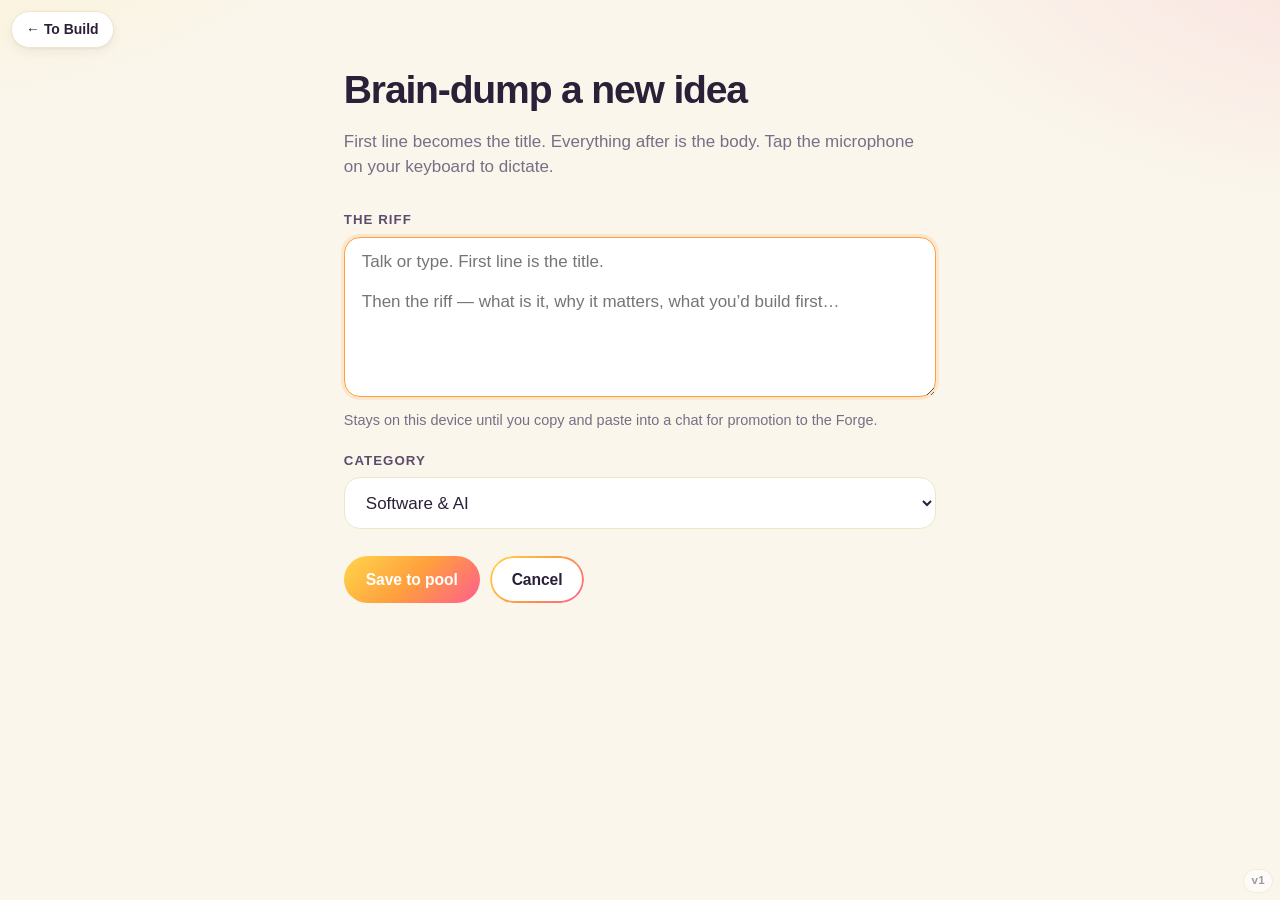
==== add.html @ 6b17cfba "Initial commit: To Build — ideas pool PWA Personal launcher for the pool of project ideas captured i" ====
<!DOCTYPE html>
<html lang="en">
<head>
  <meta charset="UTF-8">
  <meta name="viewport" content="width=device-width, initial-scale=1.0, viewport-fit=cover">
  <meta name="theme-color" content="#FAF6EC">
  <title>To Build — Brain-dump</title>
  <link rel="manifest" href="manifest.json">
  <link rel="apple-touch-icon" href="apple-touch-icon.png">
  <link rel="stylesheet" href="assets/style.css">
</head>
<body>

  <main class="form-main">
    <h1>Brain-dump a new idea</h1>
    <p class="lede">First line becomes the title. Everything after is the body. Tap the microphone on your keyboard to dictate.</p>

    <form id="dump-form">
      <div class="field">
        <label for="dump">The riff</label>
        <textarea id="dump" placeholder="Talk or type. First line is the title.&#10;&#10;Then the riff — what is it, why it matters, what you&rsquo;d build first…" autofocus></textarea>
        <div class="hint">Stays on this device until you copy and paste into a chat for promotion to the Forge.</div>
      </div>

      <div class="field">
        <label for="category">Category</label>
        <select id="category">
          <option value="software">Software &amp; AI</option>
          <option value="physical">Physical builds</option>
          <option value="share">Share with community</option>
        </select>
      </div>

      <div class="form-actions">
        <button type="submit" class="btn primary-fill">Save to pool</button>
        <a href="index.html" class="btn">Cancel</a>
      </div>
    </form>
  </main>

  <script src="assets/app.js"></script>
  <script>
    const PALETTE = {
      software: { color: '#4f46e5', colorDeep: '#3730a3', icon: 'build' },
      physical: { color: '#f59e0b', colorDeep: '#b45309', icon: 'build' },
      share:    { color: '#16a34a', colorDeep: '#15803d', icon: 'build' }
    };

    document.getElementById('dump-form').addEventListener('submit', (e) => {
      e.preventDefault();
      const text = document.getElementById('dump').value.trim();
      const category = document.getElementById('category').value;
      if (!text) { TB.toast('Type or dictate something first'); return; }

      const lines = text.split('\n');
      const name = lines[0].trim().replace(/^#+\s*/, '').slice(0, 120);
      const rest = lines.slice(1).join('\n').trim();
      const body = rest || name;
      const firstSentence = (rest || name).split(/(?<=[.!?])\s+/)[0].slice(0, 180);

      const palette = PALETTE[category] || PALETTE.software;
      const idea = {
        id: TB.uid(),
        name,
        hook: firstSentence,
        category,
        status: 'Captured — not yet sized',
        captured: TB.isoToday(),
        color: palette.color,
        colorDeep: palette.colorDeep,
        icon: palette.icon,
        body
      };
      TB.addUserIdea(idea);
      TB.toast('Saved to the pool');
      setTimeout(() => { location.href = 'idea.html?id=' + encodeURIComponent(idea.id); }, 400);
    });
  </script>
</body>
</html>
---- assets/style.css ----
:root {
  --ink: #2A2038;
  --ink-soft: #5C4B6B;
  --ink-mute: #7A6D85;
  --paper: #FAF6EC;
  --paper-warm: #FFF6D9;
  --paper-card: #FFFFFF;
  --paper-surface: #FFFBF0;
  --rule: #F0E5C8;
  --rule-soft: #F6EED4;
  --rule-strong: #E6D6A8;

  --sun: #FFD64A;
  --sun-hot: #FF9F3D;
  --pink: #FF5E8E;
  --sky: #4A9ED4;
  --sky-soft: #6CB4E2;
  --mint: #4CCB9F;

  --sky-deep: #2D6FA8;
  --sun-deep: #C97D2A;
  --leaf: #4CCB9F;
  --leaf-soft: #D5F4E6;
  --rose: #FF5E8E;
  --rose-soft: #FFE0EB;
  --sky-soft-bg: #E0F0FA;
  --sun-soft: #FFF6D9;

  --grad-warm: linear-gradient(135deg, #FFD64A 0%, #FF9F3D 50%, #FF5E8E 100%);
  --grad-sun: linear-gradient(135deg, #FFD64A 0%, #FF9F3D 100%);
  --grad-sky: linear-gradient(135deg, #6CB4E2 0%, #4A9ED4 100%);
  --grad-fresh: linear-gradient(135deg, #FFD64A 0%, #4CCB9F 100%);
  --grad-pink: linear-gradient(135deg, #FF9F3D 0%, #FF5E8E 100%);

  --sans: -apple-system, BlinkMacSystemFont, "SF Pro Display", "Segoe UI", Helvetica, Arial, sans-serif;

  --shadow-sm: 0 1px 2px rgba(40, 30, 20, 0.05), 0 4px 12px rgba(40, 30, 20, 0.06);
  --shadow-md: 0 2px 4px rgba(40, 30, 20, 0.06), 0 10px 28px rgba(40, 30, 20, 0.10);
  --shadow-lg: 0 4px 12px rgba(40, 30, 20, 0.10), 0 24px 60px rgba(40, 30, 20, 0.14);

  --radius-sm: 10px;
  --radius-md: 16px;
  --radius-lg: 22px;
  --radius-pill: 999px;
}

* { box-sizing: border-box; }

html, body {
  margin: 0;
  padding: 0;
  background:
    radial-gradient(900px 500px at -10% -20%, rgba(255, 214, 74, 0.22), transparent 60%),
    radial-gradient(900px 500px at 110% -10%, rgba(255, 94, 142, 0.16), transparent 60%),
    var(--paper);
  background-attachment: fixed;
  color: var(--ink);
  font-family: var(--sans);
  font-size: 17px;
  line-height: 1.5;
  -webkit-font-smoothing: antialiased;
  -moz-osx-font-smoothing: grayscale;
  -webkit-tap-highlight-color: transparent;
}

body { min-height: 100vh; display: flex; flex-direction: column; }

a { color: var(--sun-hot); text-decoration: none; }

h1, h2, h3, h4 {
  font-family: var(--sans);
  color: var(--ink);
  line-height: 1.15;
  letter-spacing: -0.025em;
  margin: 0 0 0.4em;
}
h1 { font-size: clamp(2rem, 5.5vw, 2.6rem); font-weight: 800; letter-spacing: -0.03em; }
h2 { font-size: clamp(1.35rem, 3vw, 1.6rem); font-weight: 800; letter-spacing: -0.025em; margin: 1.8em 0 0.6em; }
h3 { font-size: 1.18rem; font-weight: 700; letter-spacing: -0.02em; margin: 1.4em 0 0.4em; }
h4 { font-size: 0.75rem; margin: 1em 0 0.3em; text-transform: uppercase; letter-spacing: 0.1em; font-weight: 800; color: var(--sun-hot); }

p { margin: 0 0 1em; color: var(--ink-soft); }
strong { color: var(--ink); font-weight: 700; }
em { color: var(--ink-soft); }

/* ---------- Launcher hero ---------- */

.launcher-hero {
  padding: 1.8em 1.2em 0.6em;
  max-width: 1100px;
  margin: 0 auto;
  width: 100%;
}
.hero-wrap {
  display: flex;
  align-items: center;
  justify-content: space-between;
  gap: 1em;
  flex-wrap: wrap;
}
.hero-brand {
  display: flex;
  align-items: center;
  gap: 0.85em;
}
.hero-brand .brand-icon {
  width: 56px;
  height: 56px;
  border-radius: 14px;
  box-shadow: 0 2px 8px rgba(40, 30, 20, 0.12);
  flex-shrink: 0;
}
.hero-brand h1 {
  font-size: clamp(1.7rem, 4.5vw, 2.2rem);
  font-weight: 800;
  letter-spacing: -0.03em;
  margin: 0;
  color: var(--ink);
}
.hero-lede {
  margin: 0.15em 0 0;
  font-size: clamp(0.95rem, 2vw, 1.05rem);
  color: var(--ink-mute);
  line-height: 1.4;
  font-weight: 500;
}
.count-pill {
  flex-shrink: 0;
  padding: 0.5em 1em;
  background: white;
  border-radius: 999px;
  font-size: 0.72em;
  font-weight: 800;
  letter-spacing: 0.08em;
  text-transform: uppercase;
  color: var(--ink-soft);
  position: relative;
}
.count-pill::before {
  content: "";
  position: absolute;
  inset: 0;
  padding: 1.5px;
  border-radius: 999px;
  background: var(--grad-warm);
  -webkit-mask: linear-gradient(#000 0 0) content-box, linear-gradient(#000 0 0);
  -webkit-mask-composite: xor;
  mask-composite: exclude;
  pointer-events: none;
}

/* ---------- Launcher main + actions ---------- */

.launcher-main {
  max-width: 1100px;
  margin: 0 auto;
  padding: 1em 1.4em 4em;
  width: 100%;
}

.action-row {
  display: grid;
  gap: 0.8em;
  grid-template-columns: repeat(2, 1fr);
  margin: 0 0 1.8em;
}

.action-tile {
  position: relative;
  background: white;
  border-radius: var(--radius-lg);
  padding: 1em 1.1em;
  text-decoration: none;
  color: var(--ink);
  display: flex;
  align-items: center;
  gap: 0.85em;
  box-shadow: var(--shadow-sm);
  transition: transform 0.16s ease, box-shadow 0.16s ease;
}
.action-tile::before {
  content: "";
  position: absolute;
  inset: 0;
  padding: 2px;
  border-radius: var(--radius-lg);
  background: linear-gradient(135deg, var(--c) 0%, var(--cd) 100%);
  -webkit-mask: linear-gradient(#000 0 0) content-box, linear-gradient(#000 0 0);
  -webkit-mask-composite: xor;
  mask-composite: exclude;
  pointer-events: none;
  opacity: 0.85;
}
.action-tile:hover { transform: translateY(-2px); box-shadow: var(--shadow-md); }
.action-tile:hover::before { opacity: 1; }
.action-tile:active { transform: scale(0.985); }

.action-icon {
  width: 48px;
  height: 48px;
  border-radius: 14px;
  background: linear-gradient(135deg, var(--c), var(--cd));
  display: flex;
  align-items: center;
  justify-content: center;
  color: white;
  flex-shrink: 0;
  box-shadow: 0 2px 8px rgba(40, 30, 20, 0.14), inset 0 1px 0 rgba(255, 255, 255, 0.3);
}
.action-icon svg { width: 28px; height: 28px; }
.action-body { display: flex; flex-direction: column; gap: 0.1em; min-width: 0; }
.action-name { font-weight: 800; font-size: 1.02em; letter-spacing: -0.02em; color: var(--ink); }
.action-tagline { font-size: 0.82em; color: var(--ink-mute); line-height: 1.3; }

/* ---------- Tile sections ---------- */

.tile-section { margin-bottom: 2em; }
.tile-section-title {
  font-size: clamp(1.4rem, 3.4vw, 1.75rem);
  font-weight: 800;
  letter-spacing: -0.025em;
  margin: 1.6em 0 0.2em;
}
.tile-section-sub {
  margin: 0 0 1.1em;
  color: var(--ink-mute);
  font-size: 0.95em;
  font-weight: 500;
}

.tile-grid {
  display: grid;
  gap: 1em;
  grid-template-columns: repeat(auto-fill, minmax(240px, 1fr));
}

.tile {
  position: relative;
  background: white;
  border-radius: var(--radius-lg);
  padding: 1.3em 1.3em 1.4em;
  text-decoration: none;
  color: var(--ink);
  display: flex;
  flex-direction: column;
  gap: 0.7em;
  box-shadow: 0 1px 2px rgba(40, 30, 20, 0.05), 0 10px 30px rgba(40, 30, 20, 0.08);
  transition: transform 0.16s ease, box-shadow 0.16s ease;
  min-height: 200px;
}
.tile::before {
  content: "";
  position: absolute;
  inset: 0;
  padding: 2px;
  border-radius: var(--radius-lg);
  background: linear-gradient(135deg, var(--c) 0%, var(--cd) 100%);
  -webkit-mask: linear-gradient(#000 0 0) content-box, linear-gradient(#000 0 0);
  -webkit-mask-composite: xor;
  mask-composite: exclude;
  pointer-events: none;
  opacity: 0.85;
}
.tile:hover { transform: translateY(-3px); box-shadow: 0 2px 4px rgba(40, 30, 20, 0.06), 0 20px 44px rgba(40, 30, 20, 0.12); }
.tile:hover::before { opacity: 1; }
.tile:active { transform: scale(0.985); }

.tile-icon-wrap {
  position: relative;
  width: 56px;
  height: 56px;
  border-radius: 16px;
  background: linear-gradient(135deg, var(--c), var(--cd));
  display: flex;
  align-items: center;
  justify-content: center;
  color: white;
  box-shadow: 0 2px 8px rgba(40, 30, 20, 0.14), inset 0 1px 0 rgba(255, 255, 255, 0.3);
  overflow: hidden;
}
.tile-icon-wrap::before {
  content: "";
  position: absolute;
  top: 0; left: 0; right: 0; height: 55%;
  background: linear-gradient(180deg, rgba(255,255,255,0.22) 0%, transparent 100%);
  pointer-events: none;
}
.tile-icon { position: relative; z-index: 2; width: 34px; height: 34px; color: white; }

.tile-body { display: flex; flex-direction: column; gap: 0.25em; flex: 1; margin-top: 0.1em; }
.tile-name {
  font-weight: 800;
  font-size: 1.08em;
  color: var(--ink);
  line-height: 1.2;
  letter-spacing: -0.022em;
}
.tile-tagline {
  font-size: 0.86em;
  color: var(--ink-mute);
  line-height: 1.4;
  font-weight: 500;
}
.tile-status {
  font-size: 0.7em;
  letter-spacing: 0.08em;
  color: var(--cd);
  text-transform: uppercase;
  font-weight: 800;
  margin-top: auto;
}
.tile-badge {
  position: absolute;
  top: 0.85em;
  right: 0.85em;
  z-index: 3;
  background: white;
  color: var(--ink-soft);
  padding: 0.25em 0.7em;
  border-radius: 999px;
  font-size: 0.63em;
  font-weight: 800;
  letter-spacing: 0.1em;
  text-transform: uppercase;
}

/* ---------- Empty state ---------- */

.empty {
  background: white;
  border-radius: var(--radius-lg);
  padding: 1.6em;
  text-align: center;
  color: var(--ink-mute);
  border: 1.5px dashed var(--rule-strong);
}

/* ---------- Detail page ---------- */

body.detail-page {
  background:
    radial-gradient(ellipse 1200px 500px at 50% -100px, var(--d-soft, var(--sky-soft)) 0%, transparent 65%),
    var(--paper);
  background-attachment: fixed;
}

.detail-main {
  max-width: 720px;
  margin: 0 auto;
  padding: 4em 1.4em 4em;
}

.detail-hero {
  text-align: center;
  margin-bottom: 2em;
}
.detail-eyebrow {
  font-family: var(--sans);
  font-size: 0.74em;
  letter-spacing: 0.12em;
  text-transform: uppercase;
  font-weight: 800;
  color: var(--d-deep, var(--sky-deep));
  margin-bottom: 0.6em;
}
.detail-hero h1 {
  font-size: clamp(2rem, 5vw, 2.6rem);
  font-weight: 800;
  letter-spacing: -0.03em;
  color: var(--ink);
  margin: 0 0 0.5em;
}
.detail-hook {
  font-size: 1.05em;
  color: var(--ink-soft);
  line-height: 1.55;
  margin: 0 0 1.2em;
  font-style: italic;
}
.detail-meta {
  display: inline-flex;
  align-items: center;
  gap: 0.6em;
  flex-wrap: wrap;
  justify-content: center;
}
.detail-status-pill {
  font-size: 0.7em;
  letter-spacing: 0.08em;
  font-weight: 800;
  text-transform: uppercase;
  padding: 0.32em 0.85em;
  border-radius: 999px;
  background: linear-gradient(135deg, var(--d-color, var(--sky)), var(--d-deep, var(--sky-deep)));
  color: white;
}
.detail-date-pill {
  font-size: 0.7em;
  letter-spacing: 0.08em;
  font-weight: 700;
  text-transform: uppercase;
  padding: 0.32em 0.8em;
  border-radius: 999px;
  background: white;
  color: var(--ink-mute);
  border: 1px solid var(--rule);
}

.detail-body {
  background: white;
  border-radius: var(--radius-lg);
  padding: 1.8em;
  box-shadow: var(--shadow-md);
  position: relative;
}
.detail-body::before {
  content: "";
  position: absolute;
  inset: 0;
  padding: 2px;
  border-radius: var(--radius-lg);
  background: linear-gradient(135deg, var(--d-color, var(--sky)), var(--d-deep, var(--sky-deep)));
  -webkit-mask: linear-gradient(#000 0 0) content-box, linear-gradient(#000 0 0);
  -webkit-mask-composite: xor;
  mask-composite: exclude;
  pointer-events: none;
  opacity: 0.55;
}
.detail-body p { color: var(--ink-soft); font-size: 1em; line-height: 1.65; margin: 0 0 1.1em; }
.detail-body p:last-child { margin-bottom: 0; }

.detail-actions {
  display: flex;
  gap: 0.7em;
  justify-content: center;
  flex-wrap: wrap;
  margin-top: 1.6em;
}

/* ---------- Buttons (gradient outline) ---------- */

button, .btn {
  appearance: none;
  font-family: var(--sans);
  font-size: 0.92em;
  font-weight: 700;
  letter-spacing: -0.005em;
  padding: 0.75em 1.4em;
  border: none;
  border-radius: var(--radius-pill);
  cursor: pointer;
  color: var(--ink);
  background: white;
  position: relative;
  transition: transform 0.12s ease;
  display: inline-flex;
  align-items: center;
  gap: 0.4em;
  text-decoration: none;
}
button::before, .btn::before {
  content: "";
  position: absolute;
  inset: 0;
  padding: 2px;
  border-radius: var(--radius-pill);
  background: var(--grad-warm);
  -webkit-mask: linear-gradient(#000 0 0) content-box, linear-gradient(#000 0 0);
  -webkit-mask-composite: xor;
  mask-composite: exclude;
  pointer-events: none;
}
button:active, .btn:active { transform: scale(0.97); }
button:disabled { opacity: 0.45; cursor: not-allowed; }

button.primary-fill, .btn.primary-fill {
  background: var(--grad-warm);
  color: white;
}
button.primary-fill::before, .btn.primary-fill::before { display: none; }

button.secondary::before, .btn.secondary::before { background: var(--grad-sky); }
button.danger::before, .btn.danger::before { background: linear-gradient(135deg, #f87171, #b91c1c); }

/* ---------- Form (Add page) ---------- */

.form-main {
  max-width: 640px;
  margin: 0 auto;
  padding: 4em 1.4em 4em;
}
.form-main h1 {
  font-size: clamp(1.8rem, 4.5vw, 2.3rem);
  margin: 0 0 0.4em;
}
.form-main .lede {
  color: var(--ink-mute);
  margin: 0 0 1.8em;
  font-size: 1em;
  line-height: 1.5;
}

.field { margin-bottom: 1.2em; }
.field label {
  display: block;
  font-family: var(--sans);
  font-size: 0.78em;
  text-transform: uppercase;
  letter-spacing: 0.08em;
  color: var(--ink-soft);
  margin-bottom: 0.5em;
  font-weight: 700;
}
.field input[type="text"],
.field textarea,
.field select {
  font-family: var(--sans);
  font-size: 1em;
  padding: 0.85em 1em;
  border: 1.5px solid var(--rule);
  border-radius: var(--radius-md);
  background: white;
  color: var(--ink);
  width: 100%;
  transition: border-color 0.15s ease, box-shadow 0.15s ease;
}
.field textarea { min-height: 160px; resize: vertical; }
.field input:focus, .field textarea:focus, .field select:focus {
  outline: none;
  border-color: var(--sun-hot);
  box-shadow: 0 0 0 3px rgba(255, 159, 61, 0.18);
}

.form-actions {
  display: flex;
  gap: 0.6em;
  margin-top: 1.6em;
  flex-wrap: wrap;
}

.hint {
  font-size: 0.85em;
  color: var(--ink-mute);
  margin-top: 0.4em;
  line-height: 1.4;
}

/* ---------- Spark card ---------- */

.spark-main {
  max-width: 640px;
  margin: 0 auto;
  padding: 4em 1.4em 4em;
}
.spark-eyebrow {
  text-align: center;
  font-size: 0.74em;
  letter-spacing: 0.12em;
  text-transform: uppercase;
  font-weight: 800;
  color: var(--sun-hot);
  margin-bottom: 0.6em;
}
.spark-main > h1 {
  text-align: center;
  font-size: clamp(1.8rem, 4.5vw, 2.3rem);
  margin: 0 0 0.4em;
}
.spark-main > .lede {
  text-align: center;
  color: var(--ink-mute);
  margin: 0 0 2em;
  font-size: 1em;
}

.spark-card {
  background: white;
  border-radius: var(--radius-lg);
  padding: 1.8em;
  position: relative;
  box-shadow: var(--shadow-md);
  margin-bottom: 1.4em;
  animation: cardIn 0.32s cubic-bezier(0.34, 1.4, 0.64, 1);
}
.spark-card::before {
  content: "";
  position: absolute;
  inset: 0;
  padding: 2.5px;
  border-radius: var(--radius-lg);
  background: linear-gradient(135deg, var(--c), var(--cd));
  -webkit-mask: linear-gradient(#000 0 0) content-box, linear-gradient(#000 0 0);
  -webkit-mask-composite: xor;
  mask-composite: exclude;
  pointer-events: none;
}
@keyframes cardIn {
  from { opacity: 0; transform: translateY(8px) scale(0.985); }
  to { opacity: 1; transform: translateY(0) scale(1); }
}
.spark-card-eyebrow {
  font-size: 0.7em;
  font-weight: 800;
  letter-spacing: 0.12em;
  text-transform: uppercase;
  color: var(--cd);
  margin-bottom: 0.6em;
}
.spark-card-name {
  font-size: clamp(1.3rem, 3.8vw, 1.55rem);
  font-weight: 800;
  letter-spacing: -0.025em;
  color: var(--ink);
  margin: 0 0 0.7em;
  line-height: 1.2;
}
.spark-card-body {
  font-size: 1em;
  color: var(--ink-soft);
  line-height: 1.6;
  margin: 0;
}

.spark-actions {
  display: flex;
  gap: 0.6em;
  justify-content: center;
  flex-wrap: wrap;
}

.toast {
  position: fixed;
  bottom: calc(2em + env(safe-area-inset-bottom, 0px));
  left: 50%;
  transform: translateX(-50%);
  background: var(--ink);
  color: white;
  padding: 0.7em 1.2em;
  border-radius: 999px;
  font-size: 0.88em;
  font-weight: 600;
  box-shadow: var(--shadow-md);
  z-index: 9999;
  opacity: 0;
  pointer-events: none;
  transition: opacity 0.2s ease;
}
.toast.show { opacity: 1; }

/* ---------- Home link ---------- */

.home-link {
  position: fixed;
  top: calc(0.8em + env(safe-area-inset-top, 0px));
  left: 0.8em;
  z-index: 9999;
  background: white;
  color: var(--ink);
  padding: 0.5em 1em;
  border-radius: 999px;
  font-family: var(--sans);
  font-size: 0.82em;
  font-weight: 700;
  text-decoration: none;
  border: 1.5px solid var(--rule);
  box-shadow: var(--shadow-sm);
  transition: all 0.15s ease;
}
.home-link:hover {
  border-color: var(--d-color, var(--sun-hot));
  color: var(--d-deep, var(--sun-deep));
  box-shadow: var(--shadow-md);
}

/* ---------- Version pill ---------- */

.version-pill {
  position: fixed;
  bottom: calc(0.6em + env(safe-area-inset-bottom, 0px));
  right: 0.6em;
  z-index: 9998;
  background: rgba(255, 255, 255, 0.85);
  backdrop-filter: blur(6px);
  -webkit-backdrop-filter: blur(6px);
  color: var(--ink-mute);
  padding: 0.2em 0.6em;
  border-radius: 999px;
  font-family: var(--sans);
  font-size: 0.68em;
  font-weight: 700;
  letter-spacing: 0.04em;
  border: 1px solid var(--rule);
  opacity: 0.7;
  pointer-events: none;
}

/* ---------- Footer ---------- */

.launcher-footer {
  text-align: center;
  padding: 1.4em 1em calc(1.4em + env(safe-area-inset-bottom, 0px));
  color: var(--ink-mute);
  font-size: 0.85em;
}

/* ---------- Mobile ---------- */

@media (max-width: 720px) {
  html, body { font-size: 16px; }
  .launcher-main { padding: 0.4em 1em 3em; }
  .launcher-hero { padding: 1.2em 1em 0.4em; }
  .action-row { grid-template-columns: 1fr; }
  .tile-grid { grid-template-columns: 1fr; }
  .detail-main, .form-main, .spark-main { padding-top: 3.6em; }
  .hero-brand { flex-direction: row; }
  .hero-brand .brand-icon { width: 48px; height: 48px; }
  .hero-wrap { flex-wrap: wrap; }
  .count-pill { font-size: 0.66em; padding: 0.4em 0.8em; }
}

@supports (padding: env(safe-area-inset-top)) {
  .launcher-hero { padding-top: calc(1.8em + env(safe-area-inset-top)); }
}
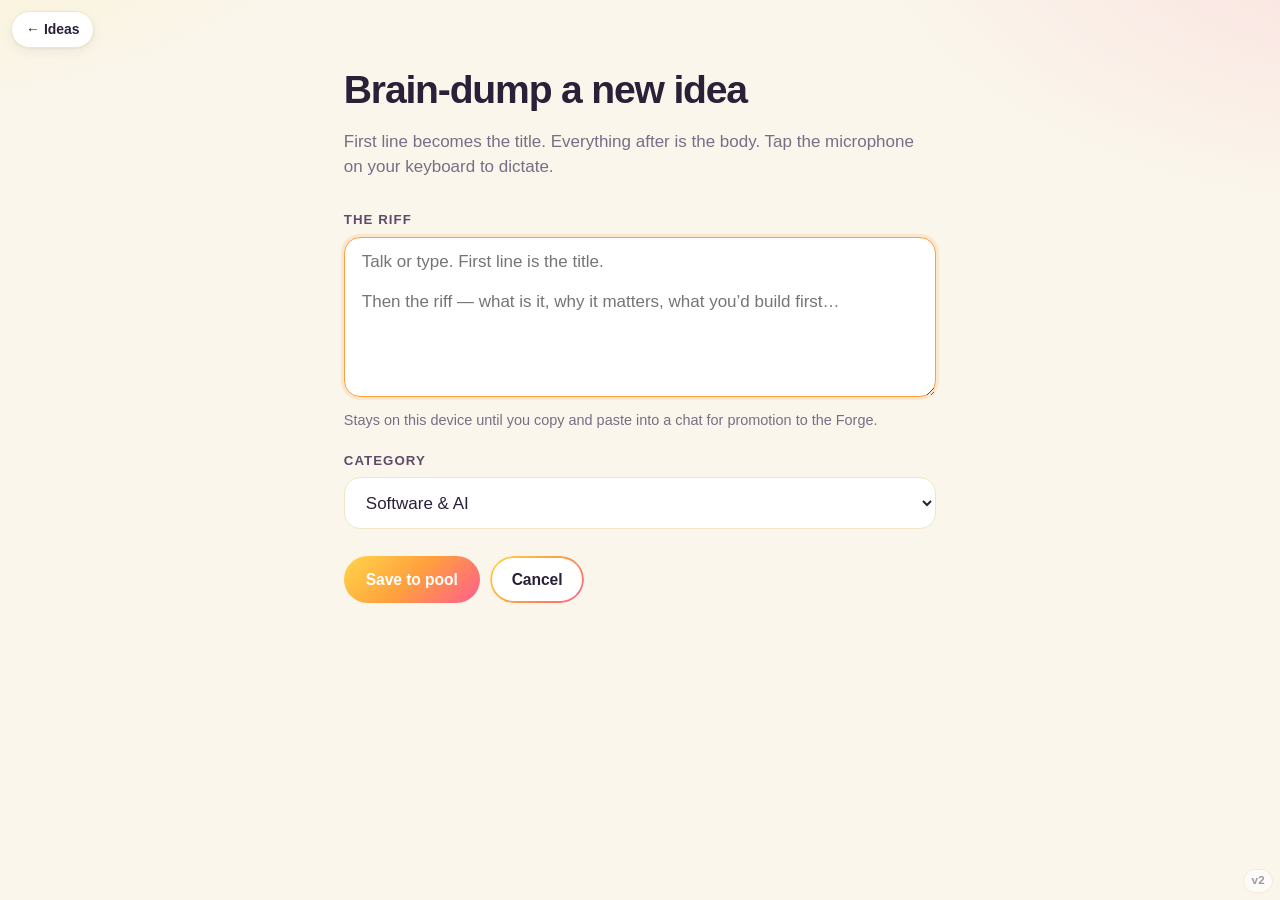
==== commit 49d72bc3: "Rename display to "Ideas" and swap to lightbulb icon Folder, repo, and Vercel project stay as "to-bu" ====
--- a/add.html
+++ b/add.html
@@ -4,7 +4,7 @@
   <meta charset="UTF-8">
   <meta name="viewport" content="width=device-width, initial-scale=1.0, viewport-fit=cover">
   <meta name="theme-color" content="#FAF6EC">
-  <title>To Build — Brain-dump</title>
+  <title>Ideas — Brain-dump</title>
   <link rel="manifest" href="manifest.json">
   <link rel="apple-touch-icon" href="apple-touch-icon.png">
   <link rel="stylesheet" href="assets/style.css">
